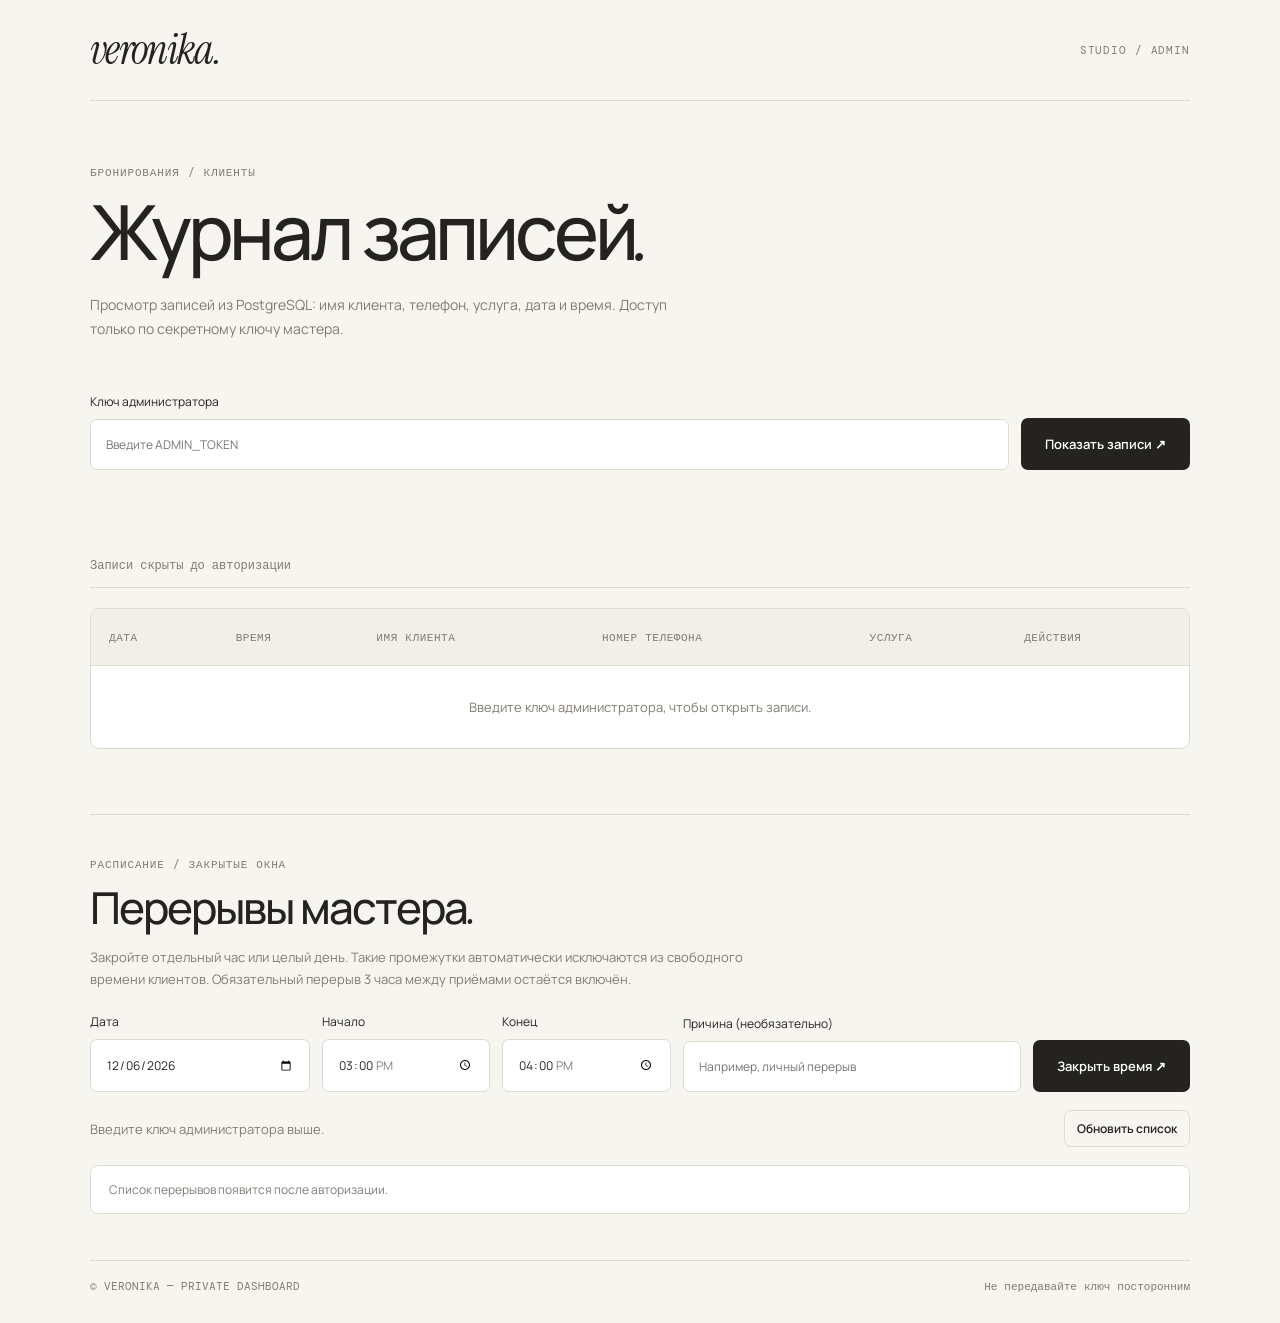
==== admin.html @ 040958ef "Add reschedule and delete actions to the protected VERONIKA bookings dashboard" ====
<!doctype html>
<html lang="ru">
<head>
  <meta charset="utf-8">
  <meta name="viewport" content="width=device-width,initial-scale=1">
  <meta name="robots" content="noindex,nofollow">
  <title>Записи клиентов — VERONIKA</title>
  <link rel="preconnect" href="https://fonts.googleapis.com">
  <link rel="preconnect" href="https://fonts.gstatic.com" crossorigin>
  <link href="https://fonts.googleapis.com/css2?family=DM+Mono:wght@400;500&family=Instrument+Serif:ital@0;1&family=Manrope:wght@400;500;600;700&display=swap" rel="stylesheet">
  <style>
    :root { color-scheme:light; --ink:#24231f; --muted:#807c74; --paper:#f7f5ef; --line:#dedbd3; --tint:#eae4dc; }
    * {box-sizing:border-box}
    body {margin:0; background:var(--paper); color:var(--ink); font-family:Manrope,system-ui,sans-serif; }
    main {width:min(1100px,calc(100% - 36px)); margin:0 auto;}
    header {border-bottom:1px solid var(--line); padding:29px 0; display:flex; justify-content:space-between; align-items:center; gap:16px;}
    .brand {font:italic 42px/1 "Instrument Serif",Georgia,serif; letter-spacing:-.04em;}
    .eyebrow {font:11px/1.5 "DM Mono",monospace; color:var(--muted); letter-spacing:.08em; text-transform:uppercase;}
    .intro {padding:58px 0 38px;}
    h1 {font-size:clamp(40px,6vw,76px); line-height:1; margin:12px 0 20px; letter-spacing:-.055em; font-weight:500;}
    .intro p {font-size:14px; color:var(--muted); line-height:1.7; max-width:580px;}
    .controls {display:flex; align-items:end; gap:12px; flex-wrap:wrap; padding:0 0 30px;}
    label {font-size:12px; display:flex; flex-direction:column; gap:9px; min-width:min(340px,100%); flex:1;}
    input {width:100%; background:#fff; border:1px solid var(--line); border-radius:7px; font:inherit; padding:16px 15px; color:var(--ink);}
    input:focus-visible {outline:2px solid #b38a78; outline-offset:1px}
    button {cursor:pointer; border:0; border-radius:7px; padding:17px 24px; background:var(--ink); color:#fff; font:600 13px Manrope,sans-serif;}
    button:disabled {opacity:.5;cursor:progress}
    #status {min-height:21px; font-size:13px; color:var(--muted); margin-bottom:22px}
    #status.error {color:#a24636}
    .count {padding:14px 0; font:12px "DM Mono",monospace; color:var(--muted); border-bottom:1px solid var(--line);}
    .table-wrap {overflow-x:auto; background:#fff; border:1px solid var(--line); border-radius:9px; margin:20px 0 65px;}
    table {border-collapse:collapse; width:100%; min-width:850px; text-align:left;}
    th {font:11px "DM Mono",monospace; letter-spacing:.05em; text-transform:uppercase; color:var(--muted); background:#f1efe9; }
    td, th {padding:21px 18px; border-bottom:1px solid var(--line);}
    tr:last-child td {border-bottom:0}
    td {font-size:13px;}
    td.name {font-weight:700;}
    td.phone {font-family:"DM Mono",monospace;font-size:12px;}
    .empty {padding:32px 18px; text-align:center;color:var(--muted);}
    .footer {border-top:1px solid var(--line);padding:18px 0 30px;display:flex;justify-content:space-between;gap:12px;font:11px "DM Mono",monospace;color:var(--muted)}
    @media(max-width:640px) {.intro{padding-top:37px}.brand{font-size:36px}.controls>button{width:100%}.footer{flex-direction:column}}
    .break-section {border-top:1px solid var(--line);padding:36px 0 46px;}
    .break-section h2 {font-size:clamp(26px,4vw,44px);font-weight:500;letter-spacing:-.045em;line-height:1.1;margin:10px 0;}
    .break-section p {font-size:13px;color:var(--muted);line-height:1.7;max-width:670px;}
    .break-form {display:grid;grid-template-columns:1.3fr 1fr 1fr 2fr auto;align-items:end;gap:12px;margin:23px 0 12px;}
    .break-form label {min-width:0;}
    .break-form input {min-width:0;}
    .break-actions {display:flex;align-items:center;justify-content:space-between;gap:12px;flex-wrap:wrap;margin:18px 0;}
    .ghost {background:transparent;border:1px solid var(--line);color:var(--ink);}
    .small-button {padding:9px 12px;font-size:12px;}
    .break-list {display:grid;gap:10px;margin:12px 0 0;padding:0;list-style:none;}
    .break-list li {display:flex;align-items:center;justify-content:space-between;gap:12px;padding:15px 18px;border:1px solid var(--line);border-radius:8px;background:#fff;}
    .break-list time {font:12px "DM Mono",monospace;}
    .break-list strong {font-size:13px;font-weight:600;}
    .break-list span {font-size:12px;color:var(--muted);}
    @media(max-width:900px) {.break-form{grid-template-columns:repeat(2,minmax(0,1fr))}.break-form label:last-of-type{grid-column:1/-1}.break-form button{grid-column:1/-1}}
    @media(max-width:480px) {.break-form{grid-template-columns:1fr}.break-form label:last-of-type,.break-form button{grid-column:auto}.break-list li{align-items:flex-start;flex-direction:column}}
    .entry-actions {display:flex;flex-wrap:wrap;align-items:center;gap:7px;}
    .action-button {border-radius:6px;padding:9px 11px;font-size:11px;white-space:nowrap;}
    .danger {background:#fff8f6;color:#a24636;border:1px solid #e9c7be;}
    .danger:hover {background:#fbe9e4;}
    .edit-section {padding:30px;background:#fff;border:1px solid var(--line);border-radius:10px;margin:-33px 0 65px;}
    .edit-section[hidden] {display:none;}
    .edit-section h2 {font-size:clamp(24px,3.2vw,38px);font-weight:500;letter-spacing:-.045em;margin:8px 0 12px;}
    .edit-desc {color:var(--muted);font-size:13px;line-height:1.7;margin:0 0 22px;}
    .edit-fields {display:grid;grid-template-columns:1fr 1fr auto auto;gap:12px;align-items:end;}
    .edit-fields label {min-width:0;}
    .edit-fields input {min-width:0;}
    .edit-notice {font-size:13px;line-height:1.6;color:var(--muted);min-height:20px;}
    .edit-notice.error {color:#a24636;}
    @media(max-width:750px){.edit-fields{grid-template-columns:1fr 1fr}.edit-fields button{width:100%}}
    @media(max-width:480px){.edit-fields{grid-template-columns:1fr}.edit-section{padding:20px}}
  </style>
</head>
<body>
<main>
  <header>
    <span class="brand">veronika.</span>
    <span class="eyebrow">STUDIO / ADMIN</span>
  </header>
  <section class="intro">
    <span class="eyebrow">Бронирования / Клиенты</span>
    <h1>Журнал записей<span style="font-family:'Instrument Serif',Georgia,serif;font-style:italic;font-weight:400">.</span></h1>
    <p>Просмотр записей из PostgreSQL: имя клиента, телефон, услуга, дата и время. Доступ только по секретному ключу мастера.</p>
  </section>

  <div class="controls">
    <label for="token">Ключ администратора
      <input id="token" type="password" placeholder="Введите ADMIN_TOKEN" autocomplete="off" spellcheck="false">
    </label>
    <button id="load" type="button">Показать записи ↗</button>
  </div>
  <div id="status" role="status" aria-live="polite"></div>
  <div id="count" class="count">Записи скрыты до авторизации</div>
  <div class="table-wrap">
    <table>
      <thead>
        <tr>
          <th>Дата</th>
          <th>Время</th>
          <th>Имя клиента</th>
          <th>Номер телефона</th>
          <th>Услуга</th>
          <th>Действия</th>
        </tr>
      </thead>
      <tbody id="rows">
        <tr><td colspan="6" class="empty">Введите ключ администратора, чтобы открыть записи.</td></tr>
      </tbody>
    </table>
  </div>
  <section class="edit-section" id="edit-section" aria-labelledby="edit-title" hidden>
    <span class="eyebrow">Журнал / Перенос записи</span>
    <h2 id="edit-title">Изменить время<span style="font-family:'Instrument Serif',Georgia,serif;font-style:italic;font-weight:400">.</span></h2>
    <p class="edit-desc" id="edit-description">Поменяйте дату или время. API проверит занятость и рабочее расписание.</p>
    <form id="edit-form">
      <div class="edit-fields">
        <label for="edit-date">Новая дата
          <input type="date" id="edit-date" required>
        </label>
        <label for="edit-time">Новое время
          <input type="time" id="edit-time" min="12:00" max="19:59" step="60" required>
        </label>
        <button type="submit" id="edit-save">Сохранить ↗</button>
        <button type="button" class="ghost" id="edit-cancel">Отмена</button>
      </div>
    </form>
    <p class="edit-notice" id="edit-notice" role="status" aria-live="polite"></p>
  </section>
  <section class="break-section" aria-labelledby="break-title">
    <span class="eyebrow">Расписание / Закрытые окна</span>
    <h2 id="break-title">Перерывы мастера<span style="font-family:'Instrument Serif',Georgia,serif;font-style:italic;font-weight:400">.</span></h2>
    <p>Закройте отдельный час или целый день. Такие промежутки автоматически исключаются из свободного времени клиентов. Обязательный перерыв 3 часа между приёмами остаётся включён.</p>
    <form class="break-form" id="break-form">
      <label for="break-date">Дата
        <input type="date" id="break-date" required>
      </label>
      <label for="break-start">Начало
        <input type="time" id="break-start" min="12:00" max="19:59" value="15:00" step="60" required>
      </label>
      <label for="break-end">Конец
        <input type="time" id="break-end" min="12:01" max="20:00" value="16:00" step="60" required>
      </label>
      <label for="break-note">Причина (необязательно)
        <input type="text" id="break-note" placeholder="Например, личный перерыв" maxlength="120">
      </label>
      <button type="submit" id="save-break">Закрыть время ↗</button>
    </form>
    <div class="break-actions">
      <span id="break-status" role="status" aria-live="polite" style="font-size:13px;color:var(--muted)">Введите ключ администратора выше.</span>
      <button class="ghost small-button" id="refresh-breaks" type="button">Обновить список</button>
    </div>
    <ul class="break-list" id="break-list">
      <li><span>Список перерывов появится после авторизации.</span></li>
    </ul>
  </section>
  <div class="footer"><span>© VERONIKA — PRIVATE DASHBOARD</span><span>Не передавайте ключ посторонним</span></div>
</main>
<script>
(() => {
  const input = document.getElementById("token");
  const button = document.getElementById("load");
  const rows = document.getElementById("rows");
  const count = document.getElementById("count");
  const status = document.getElementById("status");
  const fields = ["date", "time", "name", "phone", "service"];
  const editSection = document.getElementById("edit-section");
  const editForm = document.getElementById("edit-form");
  const editDate = document.getElementById("edit-date");
  const editTime = document.getElementById("edit-time");
  const editSave = document.getElementById("edit-save");
  const editCancel = document.getElementById("edit-cancel");
  const editDescription = document.getElementById("edit-description");
  const editNotice = document.getElementById("edit-notice");
  let selectedBooking = null;
  const breakForm = document.getElementById("break-form");
  const breakStatus = document.getElementById("break-status");
  const breakList = document.getElementById("break-list");
  const breakDate = document.getElementById("break-date");
  const breakStart = document.getElementById("break-start");
  const breakEnd = document.getElementById("break-end");
  const breakNote = document.getElementById("break-note");
  const saveBreak = document.getElementById("save-break");
  const refreshBreaks = document.getElementById("refresh-breaks");
  function todayInMoscow() {
    const values = new Intl.DateTimeFormat("en-CA", {
      timeZone: "Europe/Moscow", year: "numeric", month: "2-digit", day: "2-digit"
    }).formatToParts(new Date());
    const get = type => values.find(part => part.type === type).value;
    return get("year") + "-" + get("month") + "-" + get("day");
  }
  breakDate.min = todayInMoscow();
  breakDate.value = breakDate.min;

  const getKey = () => input.value.trim();
  const noticeBreak = text => { breakStatus.textContent = text; };
  const request = async (url, options = {}) => {
    const token = getKey();
    if (!token) throw new Error("Сначала введите ключ администратора.");
    const headers = { Authorization: "Bearer " + token };
    if (options.body) headers["Content-Type"] = "application/json";
    const response = await fetch(url, { ...options, headers, cache: "no-store" });
    const data = await response.json();
    if (!response.ok) throw new Error(data.error || "Ошибка API");
    return data;
  };
  async function loadBreaks() {
    noticeBreak("Загружаем перерывы...");
    try {
      const data = await request("/api/breaks");
      breakList.replaceChildren();
      const items = Array.isArray(data.breaks) ? data.breaks : [];
      if (!items.length) {
        const li = document.createElement("li");
        li.textContent = "Перерывов пока нет.";
        breakList.appendChild(li);
      }
      for (const item of items) {
        const li = document.createElement("li");
        const details = document.createElement("div");
        const date = document.createElement("time");
        date.textContent = item.date + " / " + item.start + "–" + item.end;
        const note = document.createElement("div");
        note.textContent = item.note || "Время закрыто";
        note.style.marginTop = "4px";
        details.append(date, note);
        const remove = document.createElement("button");
        remove.className = "ghost small-button";
        remove.type = "button";
        remove.textContent = "Открыть время";
        remove.setAttribute("aria-label", "Удалить перерыв " + date.textContent);
        remove.addEventListener("click", async () => {
          remove.disabled = true;
          try {
            await request("/api/breaks/" + encodeURIComponent(item.id), { method: "DELETE" });
            await loadBreaks();
          } catch (error) {
            noticeBreak(error.message);
            remove.disabled = false;
          }
        });
        li.append(details, remove);
        breakList.appendChild(li);
      }
      noticeBreak("Перерывов: " + items.length);
    } catch (error) {
      noticeBreak(error.message);
    }
  }
  breakForm.addEventListener("submit", async event => {
    event.preventDefault();
    if (!breakForm.reportValidity()) return;
    if (breakStart.value >= breakEnd.value) {
      return noticeBreak("Время начала должно быть раньше конца.");
    }
    saveBreak.disabled = true;
    noticeBreak("Сохраняем перерыв...");
    try {
      await request("/api/breaks", {
        method: "POST",
        body: JSON.stringify({
          date: breakDate.value,
          start: breakStart.value,
          end: breakEnd.value,
          note: breakNote.value.trim()
        })
      });
      breakNote.value = "";
      await loadBreaks();
      noticeBreak("Перерыв сохранён. Клиенты не смогут выбрать это время.");
    } catch (error) {
      noticeBreak(error.message);
    } finally {
      saveBreak.disabled = false;
    }
  });
  refreshBreaks.addEventListener("click", loadBreaks);

  const setStatus = (text, error = false) => {
    status.textContent = text;
    status.classList.toggle("error", error);
  };

  function showEdit(booking) {
    selectedBooking = booking;
    editDate.min = todayInMoscow();
    editDate.value = booking.date;
    editTime.value = booking.time;
    editDescription.textContent =
      "Перенос записи №" + booking.id + ": " + booking.name +
      ". Услуга: " + booking.service + ".";
    editNotice.textContent = "Новая дата и время должны быть свободны. Перерыв 3 часа сохраняется.";
    editNotice.classList.remove("error");
    editSection.hidden = false;
    editDate.focus();
    editSection.scrollIntoView({ behavior: "smooth", block: "center" });
  }

  function closeEdit() {
    selectedBooking = null;
    editSection.hidden = true;
    editForm.reset();
    editNotice.textContent = "";
  }
  editCancel.addEventListener("click", closeEdit);

  async function loadAppointments() {
    const token = getKey();
    if (!token) return setStatus("Введите ключ администратора.", true);
    button.disabled = true;
    setStatus("Загружаем записи...");
    try {
      const data = await request("/api/bookings");
      rows.replaceChildren();
      const bookings = Array.isArray(data.bookings) ? data.bookings : [];
      count.textContent = "Всего записей: " + bookings.length;
      if (!bookings.length) {
        const tr = document.createElement("tr");
        const td = document.createElement("td");
        td.colSpan = 6;
        td.className = "empty";
        td.textContent = "Пока нет записей.";
        tr.appendChild(td);
        rows.appendChild(tr);
      }
      for (const booking of bookings) {
        const tr = document.createElement("tr");
        for (const field of fields) {
          const td = document.createElement("td");
          td.textContent = booking[field] ?? "—";
          if (field === "name") td.className = "name";
          if (field === "phone") td.className = "phone";
          tr.appendChild(td);
        }
        const actions = document.createElement("td");
        const wrapper = document.createElement("div");
        wrapper.className = "entry-actions";

        const move = document.createElement("button");
        move.type = "button";
        move.className = "ghost action-button";
        move.textContent = "Перенести";
        move.setAttribute("aria-label", "Перенести запись " + booking.id);
        move.addEventListener("click", () => showEdit(booking));

        const remove = document.createElement("button");
        remove.type = "button";
        remove.className = "action-button danger";
        remove.textContent = "Удалить";
        remove.setAttribute("aria-label", "Удалить запись " + booking.id);
        remove.addEventListener("click", async () => {
          const confirmed = confirm(
            "Удалить запись клиента " + booking.name + " на " +
            booking.date + " в " + booking.time + "?\\nОтменить действие будет нельзя."
          );
          if (!confirmed) return;
          remove.disabled = true;
          try {
            await request("/api/bookings/" + encodeURIComponent(booking.id), {
              method: "DELETE"
            });
            closeEdit();
            await loadAppointments();
            setStatus("Запись удалена. Время снова доступно, если нет других ограничений.");
          } catch (error) {
            setStatus(error.message, true);
            remove.disabled = false;
          }
        });
        wrapper.append(move, remove);
        actions.appendChild(wrapper);
        tr.appendChild(actions);
        rows.appendChild(tr);
      }
      closeEdit();
      setStatus("Записи успешно загружены.");
      await loadBreaks();
    } catch (error) {
      closeEdit();
      rows.replaceChildren();
      count.textContent = "Записи скрыты";
      setStatus(error.message, true);
    } finally {
      button.disabled = false;
    }
  }

  editForm.addEventListener("submit", async event => {
    event.preventDefault();
    if (!selectedBooking || !editForm.reportValidity()) return;
    editSave.disabled = true;
    editNotice.classList.remove("error");
    editNotice.textContent = "Проверяем расписание и сохраняем перенос...";
    try {
      const updated = await request(
        "/api/bookings/" + encodeURIComponent(selectedBooking.id),
        {
          method: "PATCH",
          body: JSON.stringify({ date: editDate.value, time: editTime.value })
        }
      );
      await loadAppointments();
      setStatus(updated.message || "Запись перенесена.");
    } catch (error) {
      editNotice.textContent = error.message;
      editNotice.classList.add("error");
    } finally {
      editSave.disabled = false;
    }
  });

  button.addEventListener("click", loadAppointments);
  input.addEventListener("keydown", event => {
    if (event.key === "Enter") button.click();
  });
})();
</script>
</body>
</html>
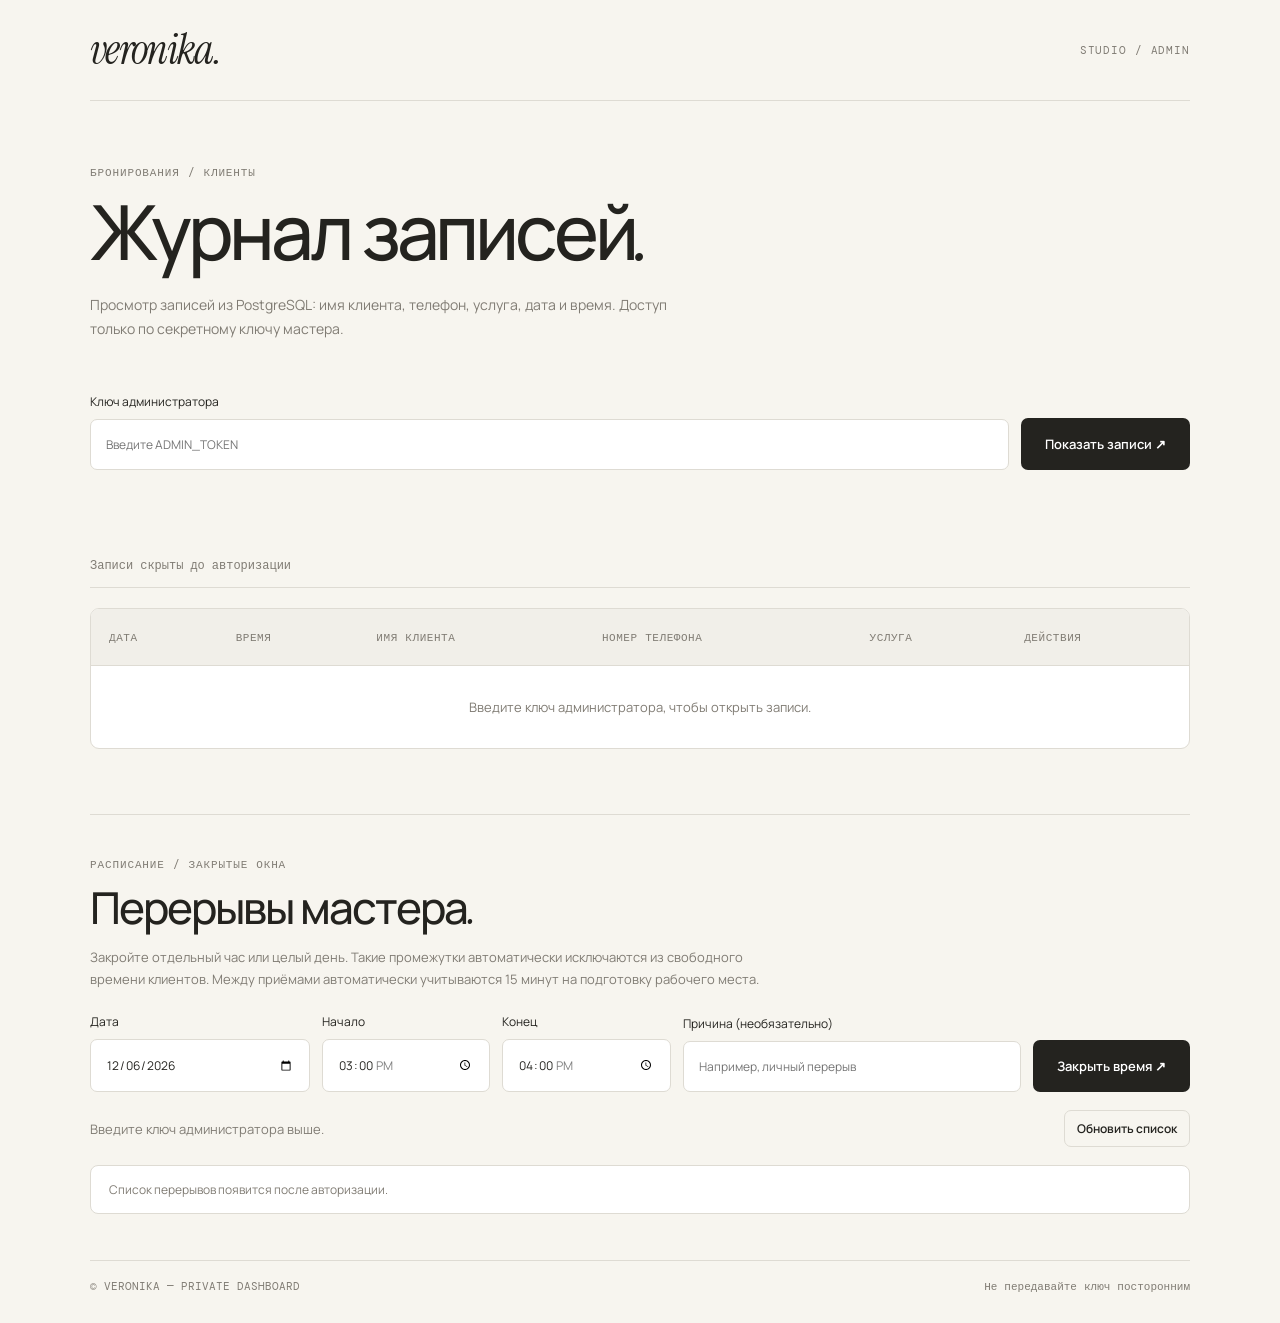
==== commit b9fbe9b5: "Update admin schedule descriptions to 15-minute preparation buffer" ====
--- a/admin.html
+++ b/admin.html
@@ -130,7 +130,7 @@
   <section class="break-section" aria-labelledby="break-title">
     <span class="eyebrow">Расписание / Закрытые окна</span>
     <h2 id="break-title">Перерывы мастера<span style="font-family:'Instrument Serif',Georgia,serif;font-style:italic;font-weight:400">.</span></h2>
-    <p>Закройте отдельный час или целый день. Такие промежутки автоматически исключаются из свободного времени клиентов. Обязательный перерыв 3 часа между приёмами остаётся включён.</p>
+    <p>Закройте отдельный час или целый день. Такие промежутки автоматически исключаются из свободного времени клиентов. Между приёмами автоматически учитываются 15 минут на подготовку рабочего места.</p>
     <form class="break-form" id="break-form">
       <label for="break-date">Дата
         <input type="date" id="break-date" required>
@@ -281,6 +281,21 @@
     status.classList.toggle("error", error);
   };
 
+  const addonLabels = {
+    repair: "Ремонт ногтей",
+    extension: "Донаращивание ногтей",
+    nails: "Наращивание ногтей"
+  };
+
+  function formatServices(booking) {
+    const extra = booking.addons && typeof booking.addons === "object"
+      ? Object.entries(booking.addons)
+        .filter(([key, count]) => addonLabels[key] && Number(count) > 0)
+        .map(([key, count]) => addonLabels[key] + " × " + count)
+      : [];
+    return [booking.service, ...extra].join(" + ");
+  }
+
   function showEdit(booking) {
     selectedBooking = booking;
     editDate.min = todayInMoscow();
@@ -288,8 +303,8 @@
     editTime.value = booking.time;
     editDescription.textContent =
       "Перенос записи №" + booking.id + ": " + booking.name +
-      ". Услуга: " + booking.service + ".";
-    editNotice.textContent = "Новая дата и время должны быть свободны. Перерыв 3 часа сохраняется.";
+      ". Услуги: " + formatServices(booking) + ".";
+    editNotice.textContent = "Новая дата и время должны быть свободны. Между записями сохраняется 15-минутный интервал.";
     editNotice.classList.remove("error");
     editSection.hidden = false;
     editDate.focus();
@@ -327,7 +342,7 @@
         const tr = document.createElement("tr");
         for (const field of fields) {
           const td = document.createElement("td");
-          td.textContent = booking[field] ?? "—";
+          td.textContent = field === "service" ? formatServices(booking) : (booking[field] ?? "—");
           if (field === "name") td.className = "name";
           if (field === "phone") td.className = "phone";
           tr.appendChild(td);
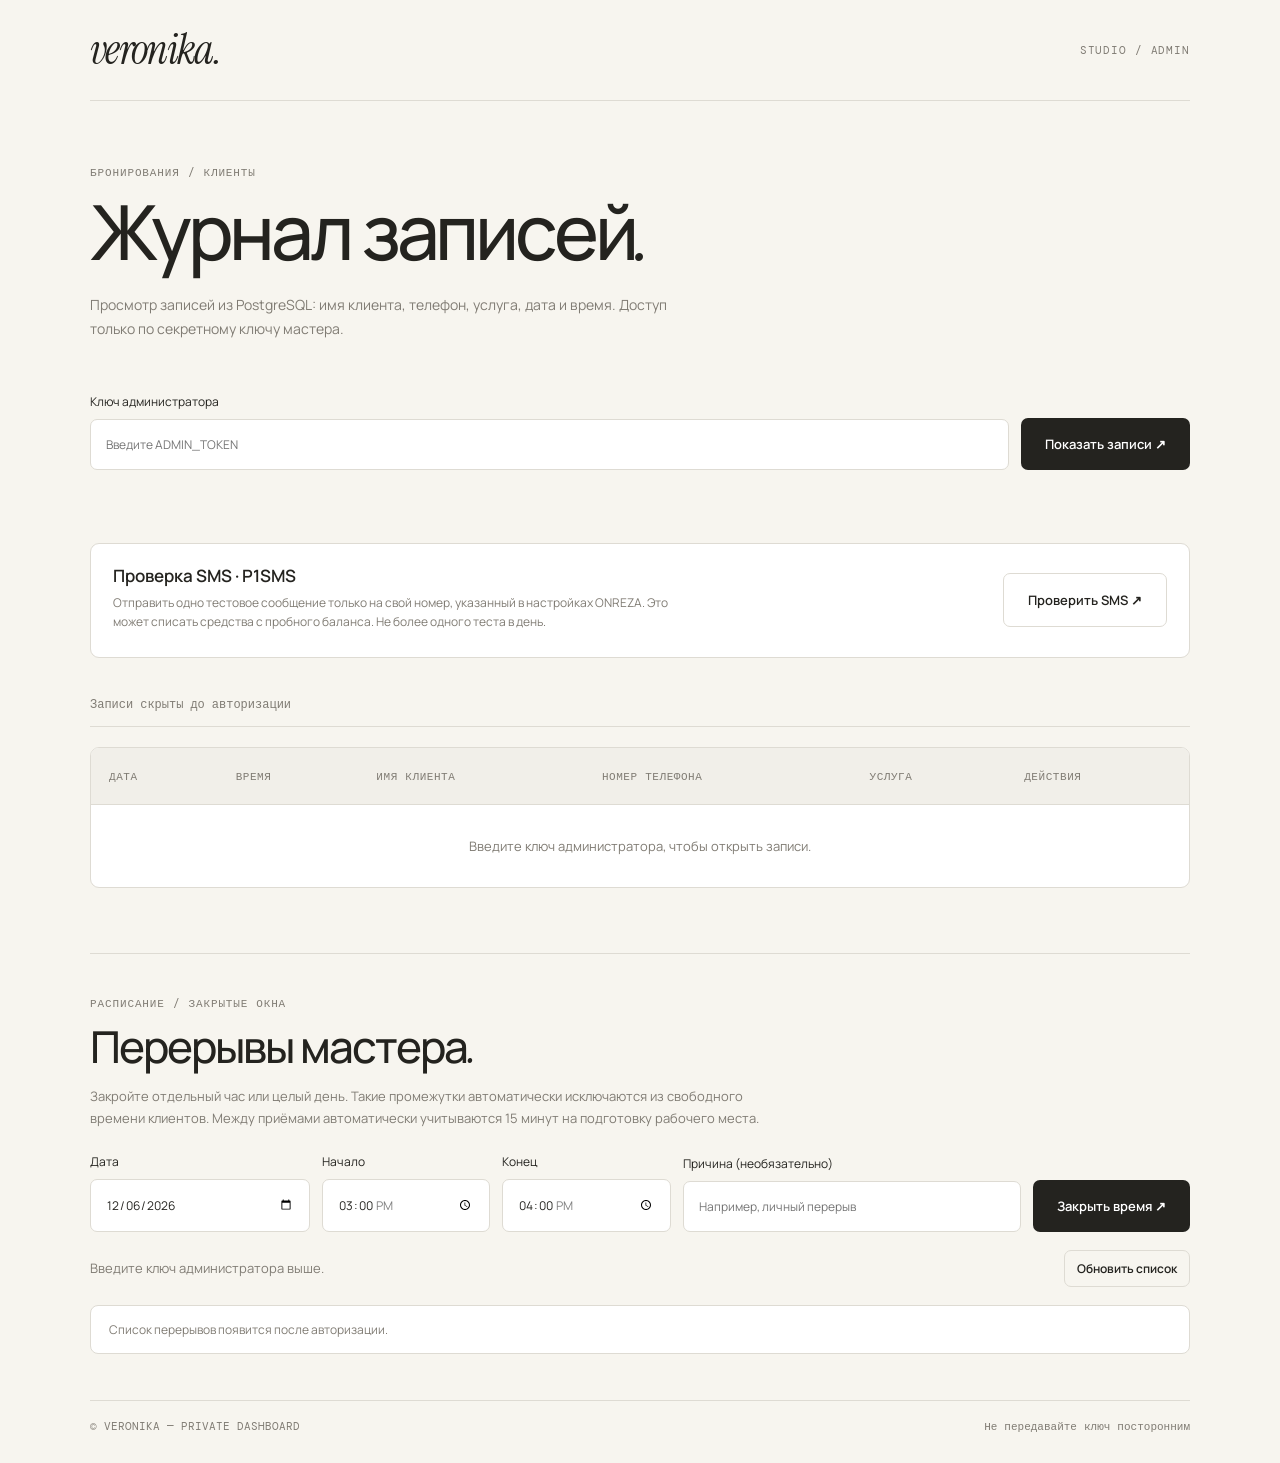
==== commit 22ea3186: "Add explicit admin confirmation button for a single controlled P1SMS trial message" ====
--- a/admin.html
+++ b/admin.html
@@ -59,6 +59,20 @@
     .action-button {border-radius:6px;padding:9px 11px;font-size:11px;white-space:nowrap;}
     .danger {background:#fff8f6;color:#a24636;border:1px solid #e9c7be;}
     .danger:hover {background:#fbe9e4;}
+    .contact-section{margin:20px 0 24px;padding:22px;border:1px solid #d6c7b8;border-radius:9px;background:#f9f5ef;display:grid;gap:11px;}
+    .contact-section[hidden]{display:none;}
+    .contact-section h2{font-size:20px;font-weight:600;margin:0;letter-spacing:-.03em;}
+    .contact-section p{margin:0;font-size:13px;line-height:1.6;color:var(--muted);}
+    .contact-section textarea{width:100%;min-height:92px;resize:vertical;padding:12px;border-radius:7px;border:1px solid var(--line);font:13px/1.6 Manrope,sans-serif;}
+    .contact-actions{display:flex;align-items:center;gap:10px;flex-wrap:wrap;}
+    .contact-actions a{display:inline-block;padding:12px 16px;background:#252322;color:white;border-radius:7px;font:600 12px Manrope,sans-serif;text-decoration:none;}
+    .contact-actions button{padding:12px 16px;}
+    .contact-actions .ghost{background:transparent;color:var(--ink);border:1px solid var(--line)}
+    .sms-test{margin:18px 0 24px;border:1px solid var(--line);border-radius:9px;background:#fff;padding:20px 22px;display:flex;justify-content:space-between;align-items:center;gap:18px;flex-wrap:wrap}
+    .sms-test h2{margin:0 0 6px;font-size:17px;font-weight:600}
+    .sms-test p{margin:0;color:var(--muted);font:12px/1.6 Manrope,sans-serif;max-width:580px}
+    .sms-test .sms-test-response{margin-top:6px;color:#a24636}
+    .sms-test button{white-space:nowrap}
     .edit-section {padding:30px;background:#fff;border:1px solid var(--line);border-radius:10px;margin:-33px 0 65px;}
     .edit-section[hidden] {display:none;}
     .edit-section h2 {font-size:clamp(24px,3.2vw,38px);font-weight:500;letter-spacing:-.045em;margin:8px 0 12px;}
@@ -91,6 +105,24 @@
     <button id="load" type="button">Показать записи ↗</button>
   </div>
   <div id="status" role="status" aria-live="polite"></div>
+  <section class="sms-test" aria-label="Проверка P1SMS">
+    <div>
+      <h2>Проверка SMS · P1SMS</h2>
+      <p>Отправить одно тестовое сообщение только на свой номер, указанный в настройках ONREZA. Это может списать средства с пробного баланса. Не более одного теста в день.</p>
+      <p id="sms-test-status" class="sms-test-response" role="status"></p>
+    </div>
+    <button id="sms-test-button" type="button" class="ghost">Проверить SMS ↗</button>
+  </section>
+  <section class="contact-section" id="contact-section" hidden aria-live="polite">
+    <h2 id="contact-title">Связаться с клиентом</h2>
+    <p id="contact-description"></p>
+    <textarea id="contact-message" aria-label="Текст сообщения клиенту"></textarea>
+    <div class="contact-actions">
+      <a id="contact-whatsapp" target="_blank" rel="noopener noreferrer">Написать в WhatsApp ↗</a>
+      <button id="contact-copy" type="button" class="ghost">Скопировать текст</button>
+      <button id="contact-dismiss" type="button" class="ghost">Закрыть</button>
+    </div>
+  </section>
   <div id="count" class="count">Записи скрыты до авторизации</div>
   <div class="table-wrap">
     <table>
@@ -164,6 +196,17 @@
   const count = document.getElementById("count");
   const status = document.getElementById("status");
   const fields = ["date", "time", "name", "phone", "service"];
+  const contactSection = document.getElementById("contact-section");
+  const contactTitle = document.getElementById("contact-title");
+  const contactDescription = document.getElementById("contact-description");
+  const contactMessage = document.getElementById("contact-message");
+  const contactWhatsApp = document.getElementById("contact-whatsapp");
+  const contactCopy = document.getElementById("contact-copy");
+  document.getElementById("contact-dismiss").addEventListener("click", () => { contactSection.hidden = true; });
+  contactCopy.addEventListener("click", async () => {
+    try { await navigator.clipboard.writeText(contactMessage.value); contactCopy.textContent = "Скопировано ✓"; }
+    catch (_error) { contactMessage.select(); contactCopy.textContent = "Выделено — нажмите Cmd+C"; }
+  });
   const editSection = document.getElementById("edit-section");
   const editForm = document.getElementById("edit-form");
   const editDate = document.getElementById("edit-date");
@@ -204,6 +247,21 @@
     if (!response.ok) throw new Error(data.error || "Ошибка API");
     return data;
   };
+  document.getElementById("sms-test-button").addEventListener("click", async event => {
+    const control = event.currentTarget;
+    if (!getKey()) return setStatus("Сначала введите ADMIN_TOKEN.", true);
+    if (!confirm("Отправить одно пробное SMS на P1SMS_TEST_PHONE? Может списаться часть баланса 40 ₽. Продолжить?")) return;
+    control.disabled = true;
+    const feedback = document.getElementById("sms-test-status");
+    feedback.textContent = "Отправляем один тестовый запрос...";
+    try {
+      const result = await request("/api/admin/p1sms/test", { method: "POST" });
+      feedback.textContent = result.message || "Запрос принят провайдером. Проверьте свой телефон.";
+    } catch (error) {
+      feedback.textContent = error.message;
+    } finally { control.disabled = false; }
+  });
+
   async function loadBreaks() {
     noticeBreak("Загружаем перерывы...");
     try {
@@ -296,6 +354,43 @@
     return [booking.service, ...extra].join(" + ");
   }
 
+  function openContact(booking, reason = "general", date = booking.date, time = booking.time) {
+    const digits = String(booking.phone || "").replace(/\D/g, "");
+    const phone = digits.length === 11 && digits[0] === "8"
+      ? "7" + digits.slice(1) : digits.length === 10 ? "7" + digits : digits;
+    const appointment = date.split("-").reverse().join(".") + " в " + time;
+    const name = booking.name || "Здравствуйте";
+    const prefix = name + ", здравствуйте! Это мастер VERONIKA. ";
+    const templates = {
+      canceled: "К сожалению, ваша запись на " + appointment +
+        " отменена. Напишите нам, чтобы подобрать другое время.",
+      moved: "Ваша запись перенесена на " + appointment +
+        ". Подтвердите, пожалуйста, что вам удобно.",
+      general: "Пишем по поводу вашей записи на " + appointment + "."
+    };
+    contactTitle.textContent = reason === "canceled"
+      ? "Сообщить об отмене" : reason === "moved"
+        ? "Сообщить о переносе" : "Написать клиенту";
+    contactDescription.textContent = "Клиент: " + booking.name + " · Телефон: " +
+      booking.phone + ". Сообщение отправляется только после вашего подтверждения в мессенджере.";
+    contactMessage.value = prefix + templates[reason];
+    const validPhone = /^7\d{10}$/.test(phone);
+    contactWhatsApp.hidden = !validPhone;
+    if (validPhone) {
+      contactWhatsApp.href = "https://wa.me/" + phone + "?text=" +
+        encodeURIComponent(contactMessage.value);
+    }
+    contactCopy.textContent = "Скопировать текст";
+    contactSection.hidden = false;
+    contactSection.scrollIntoView({ behavior: "smooth", block: "center" });
+  }
+  contactMessage.addEventListener("input", () => {
+    if (contactWhatsApp.hidden) return;
+    const phone = new URL(contactWhatsApp.href).pathname.slice(1);
+    contactWhatsApp.href = "https://wa.me/" + phone + "?text=" +
+      encodeURIComponent(contactMessage.value);
+  });
+
   function showEdit(booking) {
     selectedBooking = booking;
     editDate.min = todayInMoscow();
@@ -343,6 +438,13 @@
         for (const field of fields) {
           const td = document.createElement("td");
           td.textContent = field === "service" ? formatServices(booking) : (booking[field] ?? "—");
+          if (field === "service") {
+            const note = document.createElement("div");
+            note.style.cssText = "margin-top:8px;font-size:11px;color:var(--muted)";
+            const names = { telegram: "Telegram", sms: "SMS", none: "без напоминания" };
+            note.textContent = "Напоминание: " + (names[booking.reminder_channel] || "без напоминания");
+            td.append(note);
+          }
           if (field === "name") td.className = "name";
           if (field === "phone") td.className = "phone";
           tr.appendChild(td);
@@ -377,12 +479,18 @@
             closeEdit();
             await loadAppointments();
             setStatus("Запись удалена. Время снова доступно, если нет других ограничений.");
+            openContact(booking, "canceled");
           } catch (error) {
             setStatus(error.message, true);
             remove.disabled = false;
           }
         });
-        wrapper.append(move, remove);
+        const contact = document.createElement("button");
+        contact.type = "button";
+        contact.className = "ghost action-button";
+        contact.textContent = "Написать";
+        contact.addEventListener("click", () => openContact(booking));
+        wrapper.append(move, remove, contact);
         actions.appendChild(wrapper);
         tr.appendChild(actions);
         rows.appendChild(tr);
@@ -407,15 +515,21 @@
     editNotice.classList.remove("error");
     editNotice.textContent = "Проверяем расписание и сохраняем перенос...";
     try {
+      const bookingBeforeMove = selectedBooking;
+      const chosenDate = editDate.value;
+      const chosenTime = editTime.value;
       const updated = await request(
-        "/api/bookings/" + encodeURIComponent(selectedBooking.id),
+        "/api/bookings/" + encodeURIComponent(bookingBeforeMove.id),
         {
           method: "PATCH",
-          body: JSON.stringify({ date: editDate.value, time: editTime.value })
+          body: JSON.stringify({ date: chosenDate, time: chosenTime })
         }
       );
       await loadAppointments();
       setStatus(updated.message || "Запись перенесена.");
+      if (chosenDate !== bookingBeforeMove.date || chosenTime !== bookingBeforeMove.time) {
+        openContact(bookingBeforeMove, "moved", chosenDate, chosenTime);
+      }
     } catch (error) {
       editNotice.textContent = error.message;
       editNotice.classList.add("error");
